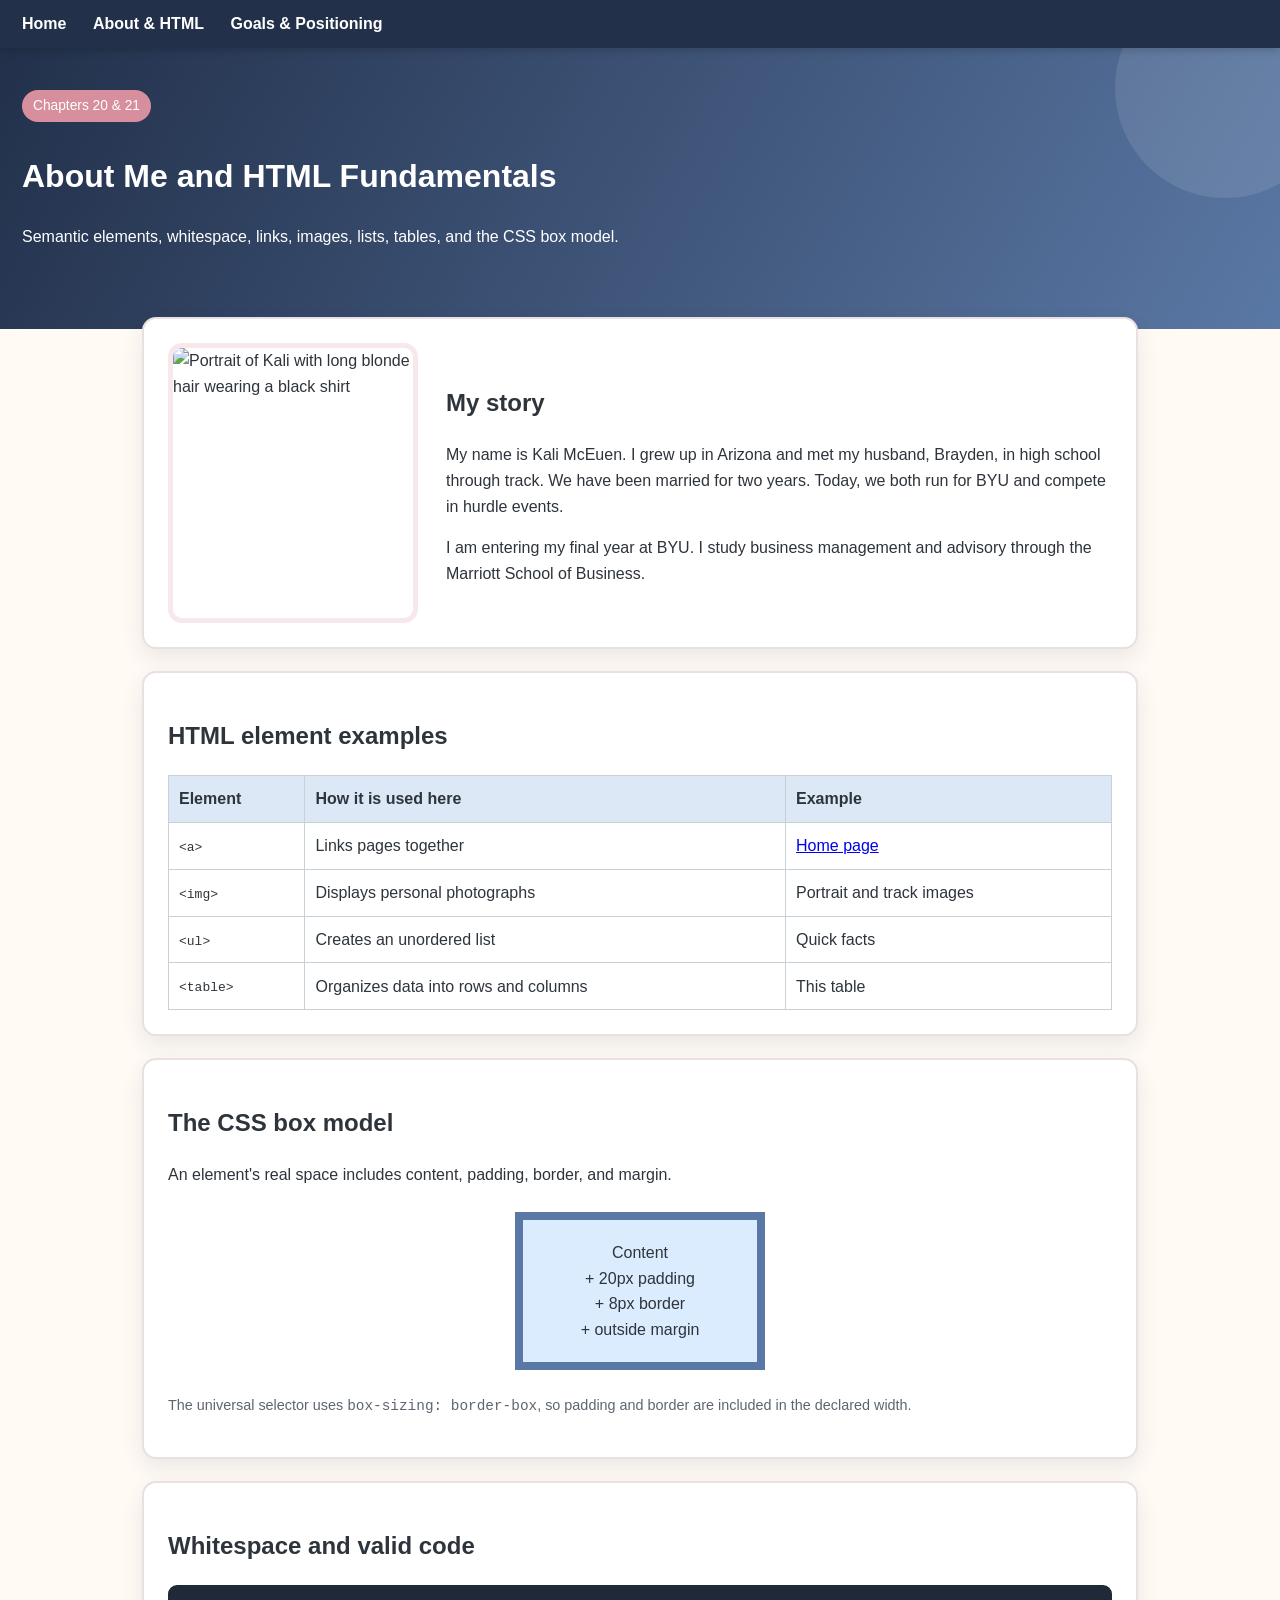
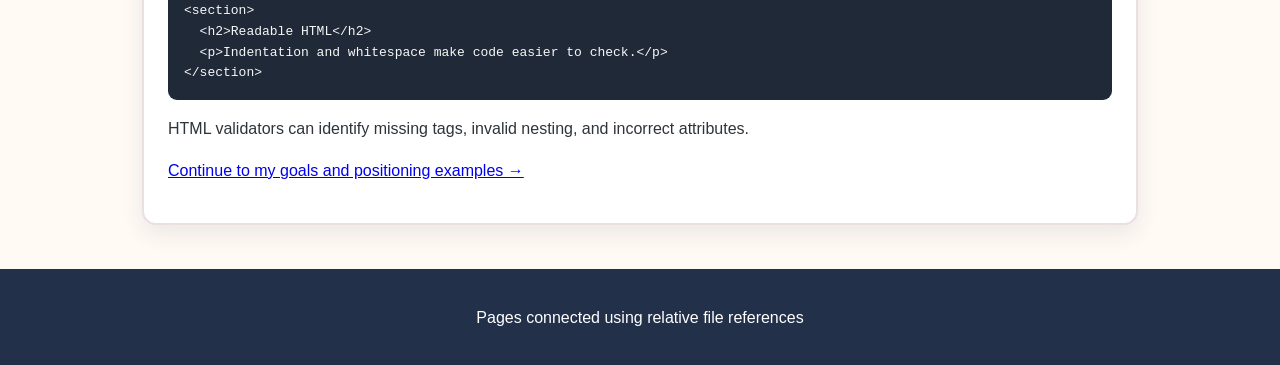
==== about.html @ a5ca730d "Add files via upload" ====
<!DOCTYPE html>
<html lang="en">
<head>
  <meta charset="UTF-8">
  <meta name="viewport" content="width=device-width, initial-scale=1.0">
  <title>Kali McEuen | About and HTML</title>
  <link rel="stylesheet" href="styles.css">
</head>
<body>
  <nav aria-label="Primary navigation">
    <a href="index.html">Home</a>
    <a href="about.html">About & HTML</a>
    <a href="goals.html">Goals & Positioning</a>
  </nav>

  <header>
    <span class="badge">Chapters 20 & 21</span>
    <h1>About Me and HTML Fundamentals</h1>
    <p>Semantic elements, whitespace, links, images, lists, tables, and the CSS box model.</p>
  </header>

  <main>
    <section class="card split-layout">
      <img class="profile-photo" src="assets/portrait.png" alt="Portrait of Kali with long blonde hair wearing a black shirt">
      <div class="hero-copy">
        <h2>My story</h2>
        <p>My name is Kali McEuen. I grew up in Arizona and met my husband, Brayden, in high school through track. We have been married for two years. Today, we both run for BYU and compete in hurdle events.</p>
        <p>I am entering my final year at BYU. I study business management and advisory through the Marriott School of Business.</p>
      </div>
    </section>

    <section class="card">
      <h2>HTML element examples</h2>
      <table>
        <thead>
          <tr><th>Element</th><th>How it is used here</th><th>Example</th></tr>
        </thead>
        <tbody>
          <tr><td><code>&lt;a&gt;</code></td><td>Links pages together</td><td><a href="index.html">Home page</a></td></tr>
          <tr><td><code>&lt;img&gt;</code></td><td>Displays personal photographs</td><td>Portrait and track images</td></tr>
          <tr><td><code>&lt;ul&gt;</code></td><td>Creates an unordered list</td><td>Quick facts</td></tr>
          <tr><td><code>&lt;table&gt;</code></td><td>Organizes data into rows and columns</td><td>This table</td></tr>
        </tbody>
      </table>
    </section>

    <section class="card">
      <h2>The CSS box model</h2>
      <p>An element's real space includes content, padding, border, and margin.</p>
      <div class="box-demo">
        Content<br>
        + 20px padding<br>
        + 8px border<br>
        + outside margin
      </div>
      <p class="small-note">The universal selector uses <code>box-sizing: border-box</code>, so padding and border are included in the declared width.</p>
    </section>

    <section class="card">
      <h2>Whitespace and valid code</h2>
      <pre><code>&lt;section&gt;
  &lt;h2&gt;Readable HTML&lt;/h2&gt;
  &lt;p&gt;Indentation and whitespace make code easier to check.&lt;/p&gt;
&lt;/section&gt;</code></pre>
      <p>HTML validators can identify missing tags, invalid nesting, and incorrect attributes.</p>
      <p><a href="goals.html">Continue to my goals and positioning examples &rarr;</a></p>
    </section>
  </main>

  <footer><p>Pages connected using relative file references</p></footer>
</body>
</html>
---- styles.css ----
:root {
  --navy: #22304a;
  --blue: #5a78a5;
  --pink: #d88f9d;
  --blush: #f7e9eb;
  --cream: #fffaf4;
  --green: #718775;
  --ink: #2e343b;
  --white: #ffffff;
}

* { box-sizing: border-box; }
html { scroll-behavior: smooth; }
body {
  margin: 0;
  font-family: Arial, Helvetica, sans-serif;
  color: var(--ink);
  background: var(--cream);
  line-height: 1.6;
}

nav {
  position: sticky;
  top: 0;
  z-index: 20;
  background: var(--navy);
  padding: 11px 22px;
  box-shadow: 0 2px 8px rgba(0,0,0,.18);
}
nav a {
  color: white;
  text-decoration: none;
  margin-right: 22px;
  font-weight: bold;
}
nav a:hover, nav a:focus { color: #ffd9df; }

header {
  background: linear-gradient(120deg, var(--navy), var(--blue));
  color: white;
  padding: 42px 22px 64px;
  position: relative;
  overflow: hidden;
}
header::after {
  content: "";
  position: absolute;
  width: 220px;
  height: 220px;
  border-radius: 50%;
  background: rgba(255,255,255,.10);
  right: -55px;
  top: -70px;
}

main {
  max-width: 1040px;
  margin: -34px auto 44px;
  padding: 0 22px;
  position: relative;
  z-index: 2;
}

.card {
  background: white;
  border: 2px solid #eadfe1;
  border-radius: 14px;
  padding: 24px;
  margin: 22px 0;
  box-shadow: 0 9px 22px rgba(34,48,74,.09);
}

.hero-layout, .split-layout {
  display: flex;
  align-items: center;
  gap: 28px;
  flex-wrap: wrap;
}
.hero-copy { flex: 1 1 430px; }
.hero-photo {
  width: 270px;
  height: 355px;
  object-fit: cover;
  border: 6px solid white;
  border-radius: 16px;
  box-shadow: 0 12px 28px rgba(0,0,0,.24);
}
.profile-photo {
  width: 250px;
  height: 280px;
  object-fit: cover;
  border-radius: 14px;
  border: 5px solid var(--blush);
}
.track-photo {
  width: 100%;
  max-height: 460px;
  object-fit: cover;
  border-radius: 12px;
  border: 4px solid #e4e9f0;
}

.grid {
  display: grid;
  grid-template-columns: repeat(auto-fit, minmax(220px, 1fr));
  gap: 18px;
}
.badge {
  display: inline-block;
  background: var(--pink);
  color: white;
  padding: 5px 11px;
  border-radius: 999px;
  font-size: .86rem;
  margin-bottom: 8px;
}
.goal-card {
  background: var(--blush);
  border-left: 7px solid var(--pink);
  padding: 18px;
  border-radius: 9px;
}

.box-demo {
  width: 250px;
  background: #dcecff;
  padding: 20px;
  border: 8px solid var(--blue);
  margin: 24px auto;
  text-align: center;
}
.position-stage {
  position: relative;
  min-height: 220px;
  background: #f2f6fb;
  border: 2px dashed var(--blue);
  padding: 24px;
  border-radius: 10px;
}
.absolute-note {
  position: absolute;
  right: 18px;
  bottom: 18px;
  background: var(--green);
  color: white;
  padding: 10px 14px;
  border-radius: 8px;
}

.float-photo {
  float: right;
  width: 210px;
  margin: 0 0 12px 20px;
  border-radius: 12px;
  border: 4px solid var(--blush);
}
.clearfix::after { content: ""; display: table; clear: both; }

table { width: 100%; border-collapse: collapse; margin-top: 14px; }
th, td { border: 1px solid #c8d0d8; padding: 10px; text-align: left; }
th { background: #dce8f6; }

form label { display: block; margin-top: 12px; font-weight: bold; }
input, select, textarea {
  width: 100%;
  padding: 10px;
  margin-top: 4px;
  border: 1px solid #9aa7b5;
  border-radius: 6px;
  font: inherit;
}
button {
  margin-top: 16px;
  background: var(--pink);
  color: white;
  border: 0;
  border-radius: 7px;
  padding: 11px 18px;
  font-weight: bold;
  cursor: pointer;
}

.highlight { color: #b15d70; font-weight: bold; }
.small-note { font-size: .9rem; color: #5d6670; }
pre { background: #202938; color: #f7f7f7; padding: 16px; border-radius: 9px; overflow-x: auto; }
footer { background: var(--navy); color: white; text-align: center; padding: 20px; }

@media (max-width: 650px) {
  nav a { display: inline-block; margin-bottom: 5px; }
  .hero-photo, .profile-photo { width: 100%; height: auto; }
  .float-photo { float: none; width: 100%; margin: 0 0 16px; }
}
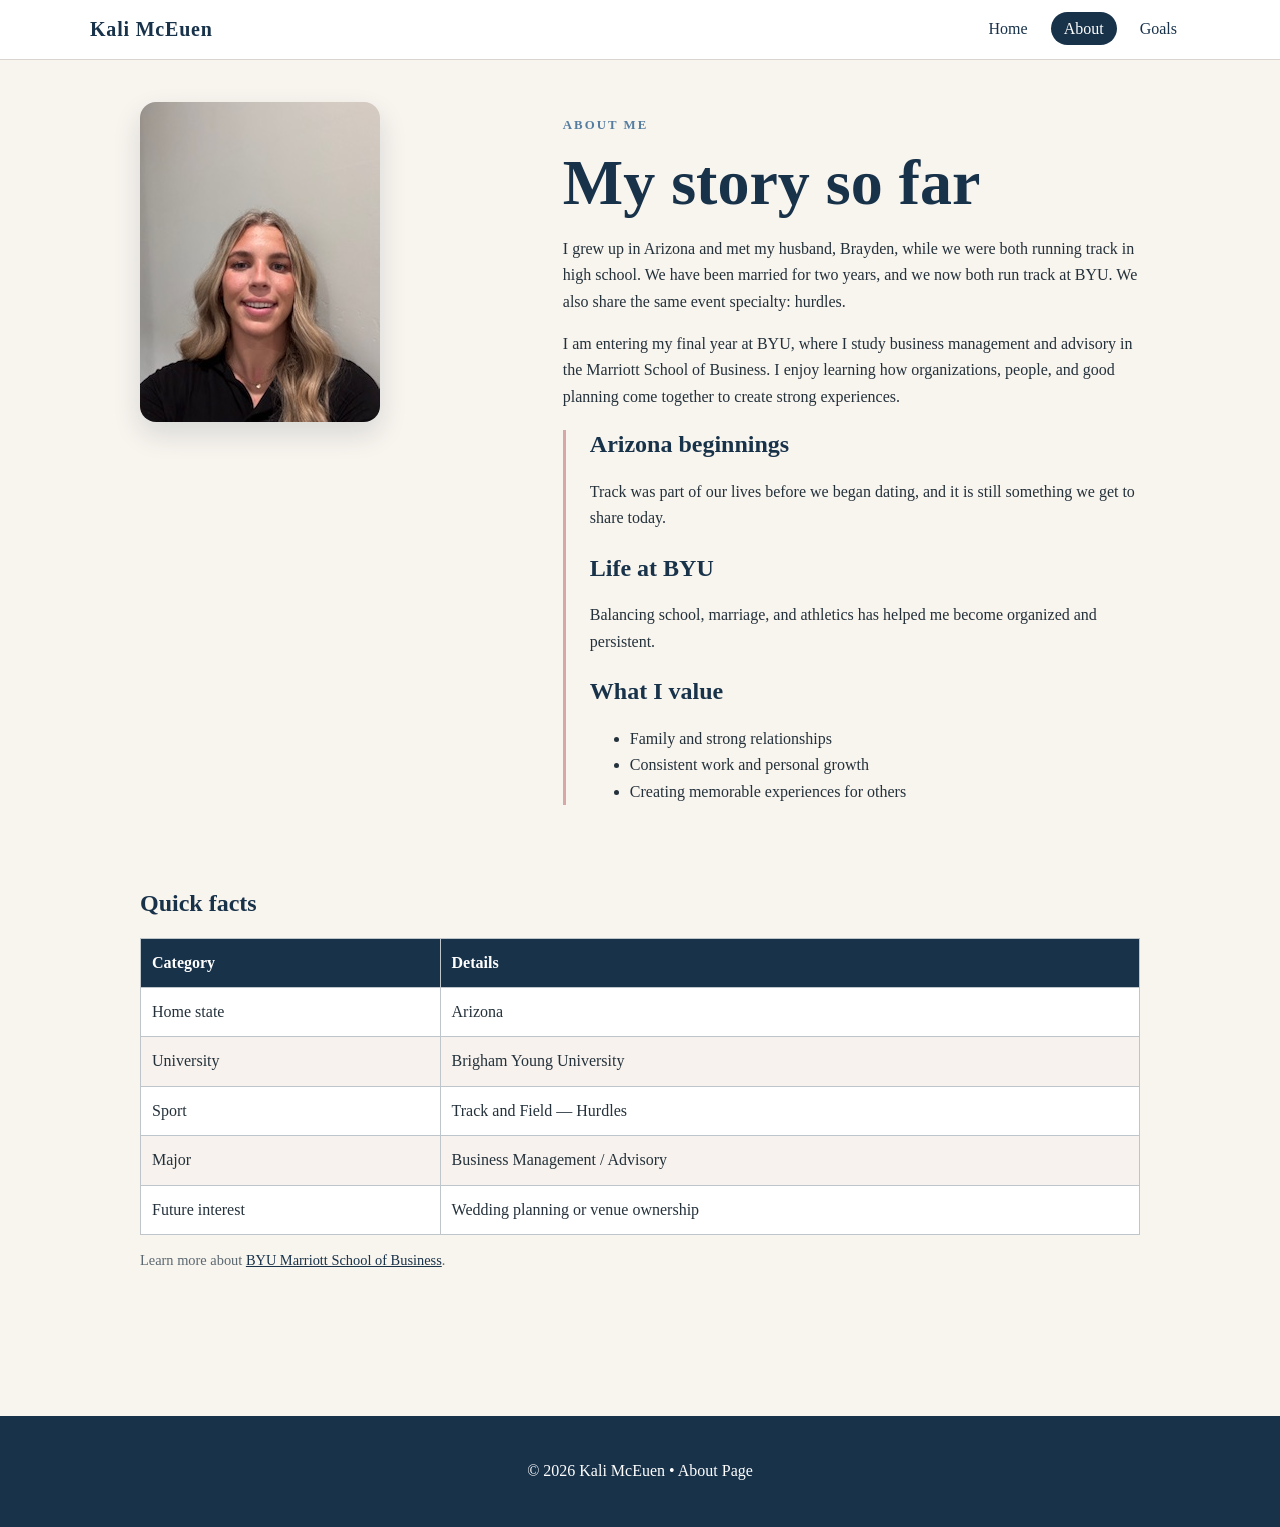
==== commit 7ebdbe5c: "Add files via upload" ====
--- a/about.html
+++ b/about.html
@@ -3,70 +3,72 @@
 <head>
   <meta charset="UTF-8">
   <meta name="viewport" content="width=device-width, initial-scale=1.0">
-  <title>Kali McEuen | About and HTML</title>
+  <meta name="description" content="About Kali McEuen, her family, education, and track background.">
+  <title>Kali McEuen | About</title>
   <link rel="stylesheet" href="styles.css">
 </head>
 <body>
-  <nav aria-label="Primary navigation">
-    <a href="index.html">Home</a>
-    <a href="about.html">About & HTML</a>
-    <a href="goals.html">Goals & Positioning</a>
-  </nav>
-
-  <header>
-    <span class="badge">Chapters 20 & 21</span>
-    <h1>About Me and HTML Fundamentals</h1>
-    <p>Semantic elements, whitespace, links, images, lists, tables, and the CSS box model.</p>
+  <header class="site-header">
+    <div class="nav-wrap">
+      <a class="brand" href="index.html">Kali McEuen</a>
+      <nav aria-label="Main navigation">
+        <ul>
+          <li><a href="index.html">Home</a></li>
+          <li><a class="active" href="about.html">About</a></li>
+          <li><a href="goals.html">Goals</a></li>
+        </ul>
+      </nav>
+    </div>
   </header>
 
-  <main>
-    <section class="card split-layout">
-      <img class="profile-photo" src="assets/portrait.png" alt="Portrait of Kali with long blonde hair wearing a black shirt">
-      <div class="hero-copy">
-        <h2>My story</h2>
-        <p>My name is Kali McEuen. I grew up in Arizona and met my husband, Brayden, in high school through track. We have been married for two years. Today, we both run for BYU and compete in hurdle events.</p>
-        <p>I am entering my final year at BYU. I study business management and advisory through the Marriott School of Business.</p>
-      </div>
-    </section>
+  <main class="container section">
+    <div class="two-column">
+      <img class="profile-photo" src="headshot.png" alt="Portrait of Kali McEuen">
+      <section>
+        <p class="eyebrow">About Me</p>
+        <h1>My story so far</h1>
+        <p>I grew up in Arizona and met my husband, Brayden, while we were both running track in high school. We have been married for two years, and we now both run track at BYU. We also share the same event specialty: hurdles.</p>
+        <p>I am entering my final year at BYU, where I study business management and advisory in the Marriott School of Business. I enjoy learning how organizations, people, and good planning come together to create strong experiences.</p>
 
-    <section class="card">
-      <h2>HTML element examples</h2>
-      <table>
+        <div class="timeline">
+          <article>
+            <h2>Arizona beginnings</h2>
+            <p>Track was part of our lives before we began dating, and it is still something we get to share today.</p>
+          </article>
+          <article>
+            <h2>Life at BYU</h2>
+            <p>Balancing school, marriage, and athletics has helped me become organized and persistent.</p>
+          </article>
+          <article>
+            <h2>What I value</h2>
+            <ul>
+              <li>Family and strong relationships</li>
+              <li>Consistent work and personal growth</li>
+              <li>Creating memorable experiences for others</li>
+            </ul>
+          </article>
+        </div>
+      </section>
+    </div>
+
+    <section class="section">
+      <h2>Quick facts</h2>
+      <table class="data-table">
         <thead>
-          <tr><th>Element</th><th>How it is used here</th><th>Example</th></tr>
+          <tr><th>Category</th><th>Details</th></tr>
         </thead>
         <tbody>
-          <tr><td><code>&lt;a&gt;</code></td><td>Links pages together</td><td><a href="index.html">Home page</a></td></tr>
-          <tr><td><code>&lt;img&gt;</code></td><td>Displays personal photographs</td><td>Portrait and track images</td></tr>
-          <tr><td><code>&lt;ul&gt;</code></td><td>Creates an unordered list</td><td>Quick facts</td></tr>
-          <tr><td><code>&lt;table&gt;</code></td><td>Organizes data into rows and columns</td><td>This table</td></tr>
+          <tr><td>Home state</td><td>Arizona</td></tr>
+          <tr><td>University</td><td>Brigham Young University</td></tr>
+          <tr><td>Sport</td><td>Track and Field — Hurdles</td></tr>
+          <tr><td>Major</td><td>Business Management / Advisory</td></tr>
+          <tr><td>Future interest</td><td>Wedding planning or venue ownership</td></tr>
         </tbody>
       </table>
-    </section>
-
-    <section class="card">
-      <h2>The CSS box model</h2>
-      <p>An element's real space includes content, padding, border, and margin.</p>
-      <div class="box-demo">
-        Content<br>
-        + 20px padding<br>
-        + 8px border<br>
-        + outside margin
-      </div>
-      <p class="small-note">The universal selector uses <code>box-sizing: border-box</code>, so padding and border are included in the declared width.</p>
-    </section>
-
-    <section class="card">
-      <h2>Whitespace and valid code</h2>
-      <pre><code>&lt;section&gt;
-  &lt;h2&gt;Readable HTML&lt;/h2&gt;
-  &lt;p&gt;Indentation and whitespace make code easier to check.&lt;/p&gt;
-&lt;/section&gt;</code></pre>
-      <p>HTML validators can identify missing tags, invalid nesting, and incorrect attributes.</p>
-      <p><a href="goals.html">Continue to my goals and positioning examples &rarr;</a></p>
+      <p class="small-note">Learn more about <a href="https://marriott.byu.edu/" target="_blank" rel="noopener">BYU Marriott School of Business</a>.</p>
     </section>
   </main>
 
-  <footer><p>Pages connected using relative file references</p></footer>
+  <footer><p>&copy; 2026 Kali McEuen • About Page</p></footer>
 </body>
 </html>
--- a/styles.css
+++ b/styles.css
@@ -1,192 +1,155 @@
 :root {
-  --navy: #22304a;
-  --blue: #5a78a5;
-  --pink: #d88f9d;
-  --blush: #f7e9eb;
-  --cream: #fffaf4;
-  --green: #718775;
-  --ink: #2e343b;
+  --navy: #18324a;
+  --blue: #557da0;
+  --cream: #f8f4ee;
+  --rose: #d7a8a8;
+  --ink: #24313b;
   --white: #ffffff;
+  --shadow: 0 12px 28px rgba(24, 50, 74, 0.14);
 }
 
 * { box-sizing: border-box; }
 html { scroll-behavior: smooth; }
 body {
   margin: 0;
-  font-family: Arial, Helvetica, sans-serif;
+  font-family: Georgia, "Times New Roman", serif;
   color: var(--ink);
   background: var(--cream);
-  line-height: 1.6;
+  line-height: 1.65;
+}
+img { max-width: 100%; display: block; }
+a { color: var(--navy); }
+
+.site-header {
+  position: sticky;
+  top: 0;
+  z-index: 10;
+  background: rgba(255,255,255,.96);
+  border-bottom: 1px solid #d9d4ce;
+}
+.nav-wrap {
+  width: min(1100px, 92%);
+  margin: 0 auto;
+  display: flex;
+  align-items: center;
+  justify-content: space-between;
+  padding: 13px 0;
+}
+.brand {
+  font-size: 1.25rem;
+  font-weight: 700;
+  letter-spacing: .04em;
+  text-decoration: none;
+}
+nav ul {
+  list-style: none;
+  display: flex;
+  gap: 10px;
+  padding: 0;
+  margin: 0;
+}
+nav a {
+  text-decoration: none;
+  padding: 8px 13px;
+  border-radius: 999px;
+}
+nav a:hover, nav a.active { background: var(--navy); color: var(--white); }
+
+.hero {
+  width: min(1100px, 92%);
+  margin: 46px auto 30px;
+  display: grid;
+  grid-template-columns: 1.15fr .85fr;
+  gap: 34px;
+  align-items: center;
+}
+.hero-copy { padding: 26px; }
+.eyebrow { text-transform: uppercase; letter-spacing: .16em; font-size: .8rem; color: var(--blue); font-weight: 700; }
+h1 { font-size: clamp(2.4rem, 5vw, 4.5rem); line-height: 1.05; color: var(--navy); margin: 10px 0 20px; }
+h2 { color: var(--navy); line-height: 1.2; }
+.hero-photo {
+  border: 10px solid var(--white);
+  box-shadow: var(--shadow);
+  transform: rotate(1deg);
+  max-height: 610px;
+  width: 100%;
+  object-fit: cover;
+}
+.button {
+  display: inline-block;
+  background: var(--navy);
+  color: var(--white);
+  text-decoration: none;
+  padding: 11px 20px;
+  border-radius: 8px;
+  margin-right: 8px;
+  border: 2px solid var(--navy);
+}
+.button.secondary { background: transparent; color: var(--navy); }
+.button:hover { transform: translateY(-2px); }
+
+.container { width: min(1000px, 92%); margin: 0 auto; }
+.section { padding: 42px 0; }
+.cards { display: grid; grid-template-columns: repeat(3, 1fr); gap: 20px; }
+.card {
+  background: var(--white);
+  border: 2px solid #e6ddd5;
+  padding: 24px;
+  margin: 8px 0;
+  box-shadow: var(--shadow);
+  border-radius: 14px;
+}
+.card h3 { margin-top: 0; color: var(--navy); }
+.callout {
+  position: relative;
+  background: #f0e3df;
+  border-left: 7px solid var(--rose);
+  padding: 24px 28px;
+  margin: 28px 0;
+}
+.callout .badge {
+  position: absolute;
+  right: 18px;
+  top: -14px;
+  background: var(--navy);
+  color: white;
+  padding: 5px 12px;
+  border-radius: 999px;
+  font-size: .78rem;
 }
 
-nav {
-  position: sticky;
-  top: 0;
-  z-index: 20;
-  background: var(--navy);
-  padding: 11px 22px;
-  box-shadow: 0 2px 8px rgba(0,0,0,.18);
-}
-nav a {
-  color: white;
-  text-decoration: none;
-  margin-right: 22px;
-  font-weight: bold;
-}
-nav a:hover, nav a:focus { color: #ffd9df; }
+.two-column { display: grid; grid-template-columns: .8fr 1.2fr; gap: 38px; align-items: start; }
+.profile-photo { border-radius: 16px; box-shadow: var(--shadow); }
+.timeline { border-left: 3px solid var(--rose); padding-left: 24px; }
+.timeline article { margin-bottom: 22px; }
 
-header {
-  background: linear-gradient(120deg, var(--navy), var(--blue));
-  color: white;
-  padding: 42px 22px 64px;
-  position: relative;
-  overflow: hidden;
-}
-header::after {
-  content: "";
-  position: absolute;
-  width: 220px;
-  height: 220px;
-  border-radius: 50%;
-  background: rgba(255,255,255,.10);
-  right: -55px;
-  top: -70px;
-}
+.data-table { width: 100%; border-collapse: collapse; background: white; }
+.data-table th, .data-table td { border: 1px solid #bfc6cb; padding: 11px; text-align: left; }
+.data-table th { background: var(--navy); color: white; }
+.data-table tr:nth-child(even) { background: #f7f2ed; }
 
-main {
-  max-width: 1040px;
-  margin: -34px auto 44px;
-  padding: 0 22px;
-  position: relative;
-  z-index: 2;
-}
-
-.card {
-  background: white;
-  border: 2px solid #eadfe1;
-  border-radius: 14px;
-  padding: 24px;
-  margin: 22px 0;
-  box-shadow: 0 9px 22px rgba(34,48,74,.09);
-}
-
-.hero-layout, .split-layout {
-  display: flex;
-  align-items: center;
-  gap: 28px;
-  flex-wrap: wrap;
-}
-.hero-copy { flex: 1 1 430px; }
-.hero-photo {
-  width: 270px;
-  height: 355px;
-  object-fit: cover;
-  border: 6px solid white;
-  border-radius: 16px;
-  box-shadow: 0 12px 28px rgba(0,0,0,.24);
-}
-.profile-photo {
-  width: 250px;
-  height: 280px;
-  object-fit: cover;
-  border-radius: 14px;
-  border: 5px solid var(--blush);
-}
-.track-photo {
-  width: 100%;
-  max-height: 460px;
-  object-fit: cover;
-  border-radius: 12px;
-  border: 4px solid #e4e9f0;
-}
-
-.grid {
-  display: grid;
-  grid-template-columns: repeat(auto-fit, minmax(220px, 1fr));
-  gap: 18px;
-}
-.badge {
-  display: inline-block;
-  background: var(--pink);
-  color: white;
-  padding: 5px 11px;
-  border-radius: 999px;
-  font-size: .86rem;
-  margin-bottom: 8px;
-}
-.goal-card {
-  background: var(--blush);
-  border-left: 7px solid var(--pink);
-  padding: 18px;
-  border-radius: 9px;
-}
-
-.box-demo {
-  width: 250px;
-  background: #dcecff;
-  padding: 20px;
-  border: 8px solid var(--blue);
-  margin: 24px auto;
-  text-align: center;
-}
-.position-stage {
-  position: relative;
-  min-height: 220px;
-  background: #f2f6fb;
-  border: 2px dashed var(--blue);
-  padding: 24px;
-  border-radius: 10px;
-}
-.absolute-note {
-  position: absolute;
-  right: 18px;
-  bottom: 18px;
-  background: var(--green);
-  color: white;
-  padding: 10px 14px;
-  border-radius: 8px;
-}
-
-.float-photo {
-  float: right;
-  width: 210px;
-  margin: 0 0 12px 20px;
-  border-radius: 12px;
-  border: 4px solid var(--blush);
-}
-.clearfix::after { content: ""; display: table; clear: both; }
-
-table { width: 100%; border-collapse: collapse; margin-top: 14px; }
-th, td { border: 1px solid #c8d0d8; padding: 10px; text-align: left; }
-th { background: #dce8f6; }
-
-form label { display: block; margin-top: 12px; font-weight: bold; }
-input, select, textarea {
+.goal-grid { display: grid; grid-template-columns: 1fr 1fr; gap: 28px; align-items: center; }
+.goal-photo { height: 390px; width: 100%; object-fit: cover; border-radius: 16px; box-shadow: var(--shadow); }
+form { background: white; padding: 25px; border: 2px solid #e6ddd5; border-radius: 14px; }
+label { display: block; font-weight: 700; margin-top: 12px; }
+input, textarea, select {
   width: 100%;
   padding: 10px;
-  margin-top: 4px;
-  border: 1px solid #9aa7b5;
+  margin-top: 5px;
+  border: 1px solid #9ca9b2;
   border-radius: 6px;
   font: inherit;
 }
-button {
-  margin-top: 16px;
-  background: var(--pink);
-  color: white;
-  border: 0;
-  border-radius: 7px;
-  padding: 11px 18px;
-  font-weight: bold;
-  cursor: pointer;
+button { margin-top: 14px; background: var(--navy); color: white; border: 0; padding: 11px 18px; border-radius: 7px; }
+
+footer { margin-top: 45px; background: var(--navy); color: white; text-align: center; padding: 26px; }
+.small-note { font-size: .9rem; color: #5b6870; }
+
+/* Cascade example: this class overrides the earlier general paragraph color. */
+.highlight-text { color: #7c3f4c; font-weight: 700; }
+
+@media (max-width: 760px) {
+  .hero, .two-column, .goal-grid, .cards { grid-template-columns: 1fr; }
+  .nav-wrap { flex-direction: column; gap: 8px; }
+  nav ul { flex-wrap: wrap; justify-content: center; }
 }
-
-.highlight { color: #b15d70; font-weight: bold; }
-.small-note { font-size: .9rem; color: #5d6670; }
-pre { background: #202938; color: #f7f7f7; padding: 16px; border-radius: 9px; overflow-x: auto; }
-footer { background: var(--navy); color: white; text-align: center; padding: 20px; }
-
-@media (max-width: 650px) {
-  nav a { display: inline-block; margin-bottom: 5px; }
-  .hero-photo, .profile-photo { width: 100%; height: auto; }
-  .float-photo { float: none; width: 100%; margin: 0 0 16px; }
-}
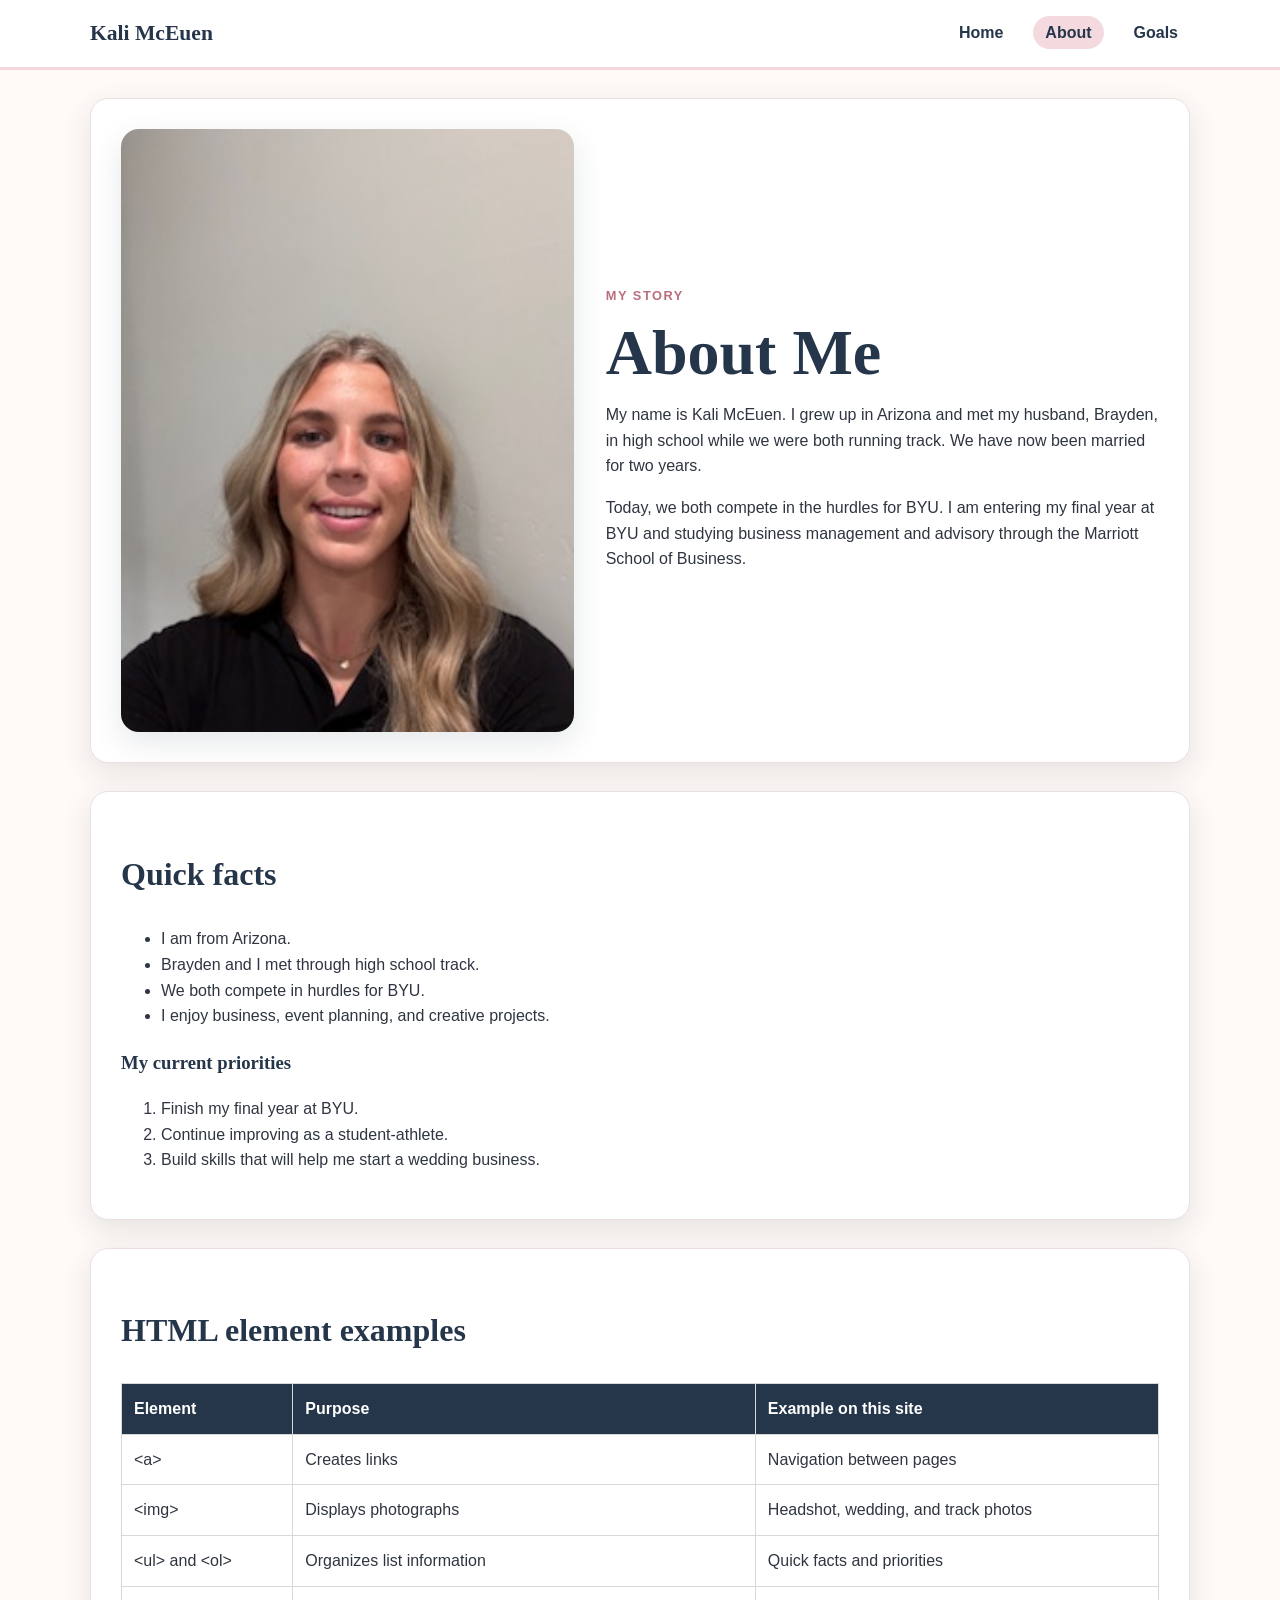
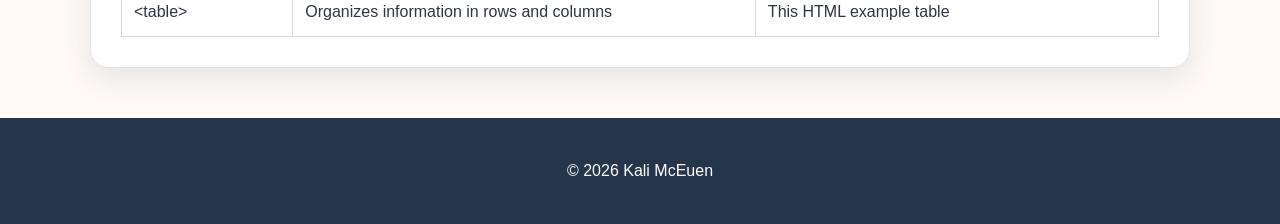
==== commit f8a6755b: "Add files via upload" ====
--- a/about.html
+++ b/about.html
@@ -3,14 +3,13 @@
 <head>
   <meta charset="UTF-8">
   <meta name="viewport" content="width=device-width, initial-scale=1.0">
-  <meta name="description" content="About Kali McEuen, her family, education, and track background.">
   <title>Kali McEuen | About</title>
   <link rel="stylesheet" href="styles.css">
 </head>
 <body>
-  <header class="site-header">
+  <header>
     <div class="nav-wrap">
-      <a class="brand" href="index.html">Kali McEuen</a>
+      <a class="logo" href="index.html">Kali McEuen</a>
       <nav aria-label="Main navigation">
         <ul>
           <li><a href="index.html">Home</a></li>
@@ -21,54 +20,72 @@
     </div>
   </header>
 
-  <main class="container section">
-    <div class="two-column">
-      <img class="profile-photo" src="headshot.png" alt="Portrait of Kali McEuen">
-      <section>
-        <p class="eyebrow">About Me</p>
-        <h1>My story so far</h1>
-        <p>I grew up in Arizona and met my husband, Brayden, while we were both running track in high school. We have been married for two years, and we now both run track at BYU. We also share the same event specialty: hurdles.</p>
-        <p>I am entering my final year at BYU, where I study business management and advisory in the Marriott School of Business. I enjoy learning how organizations, people, and good planning come together to create strong experiences.</p>
-
-        <div class="timeline">
-          <article>
-            <h2>Arizona beginnings</h2>
-            <p>Track was part of our lives before we began dating, and it is still something we get to share today.</p>
-          </article>
-          <article>
-            <h2>Life at BYU</h2>
-            <p>Balancing school, marriage, and athletics has helped me become organized and persistent.</p>
-          </article>
-          <article>
-            <h2>What I value</h2>
-            <ul>
-              <li>Family and strong relationships</li>
-              <li>Consistent work and personal growth</li>
-              <li>Creating memorable experiences for others</li>
-            </ul>
-          </article>
-        </div>
-      </section>
-    </div>
+  <main>
+    <section class="section two-column">
+      <img class="feature-image" src="headshot.png" alt="Portrait of Kali McEuen">
+      <div>
+        <p class="eyebrow">My story</p>
+        <h1>About Me</h1>
+        <p>My name is Kali McEuen. I grew up in Arizona and met my husband, Brayden, in high school while we were both running track. We have now been married for two years.</p>
+        <p>Today, we both compete in the hurdles for BYU. I am entering my final year at BYU and studying business management and advisory through the Marriott School of Business.</p>
+      </div>
+    </section>
 
     <section class="section">
       <h2>Quick facts</h2>
-      <table class="data-table">
+      <ul>
+        <li>I am from Arizona.</li>
+        <li>Brayden and I met through high school track.</li>
+        <li>We both compete in hurdles for BYU.</li>
+        <li>I enjoy business, event planning, and creative projects.</li>
+      </ul>
+
+      <h3>My current priorities</h3>
+      <ol>
+        <li>Finish my final year at BYU.</li>
+        <li>Continue improving as a student-athlete.</li>
+        <li>Build skills that will help me start a wedding business.</li>
+      </ol>
+    </section>
+
+    <section class="section">
+      <h2>HTML element examples</h2>
+      <table>
         <thead>
-          <tr><th>Category</th><th>Details</th></tr>
+          <tr>
+            <th>Element</th>
+            <th>Purpose</th>
+            <th>Example on this site</th>
+          </tr>
         </thead>
         <tbody>
-          <tr><td>Home state</td><td>Arizona</td></tr>
-          <tr><td>University</td><td>Brigham Young University</td></tr>
-          <tr><td>Sport</td><td>Track and Field — Hurdles</td></tr>
-          <tr><td>Major</td><td>Business Management / Advisory</td></tr>
-          <tr><td>Future interest</td><td>Wedding planning or venue ownership</td></tr>
+          <tr>
+            <td>&lt;a&gt;</td>
+            <td>Creates links</td>
+            <td>Navigation between pages</td>
+          </tr>
+          <tr>
+            <td>&lt;img&gt;</td>
+            <td>Displays photographs</td>
+            <td>Headshot, wedding, and track photos</td>
+          </tr>
+          <tr>
+            <td>&lt;ul&gt; and &lt;ol&gt;</td>
+            <td>Organizes list information</td>
+            <td>Quick facts and priorities</td>
+          </tr>
+          <tr>
+            <td>&lt;table&gt;</td>
+            <td>Organizes information in rows and columns</td>
+            <td>This HTML example table</td>
+          </tr>
         </tbody>
       </table>
-      <p class="small-note">Learn more about <a href="https://marriott.byu.edu/" target="_blank" rel="noopener">BYU Marriott School of Business</a>.</p>
     </section>
   </main>
 
-  <footer><p>&copy; 2026 Kali McEuen • About Page</p></footer>
+  <footer>
+    <p>&copy; 2026 Kali McEuen</p>
+  </footer>
 </body>
 </html>
--- a/styles.css
+++ b/styles.css
@@ -1,155 +1,295 @@
 :root {
-  --navy: #18324a;
-  --blue: #557da0;
-  --cream: #f8f4ee;
-  --rose: #d7a8a8;
-  --ink: #24313b;
+  --cream: #fffaf7;
+  --blush: #f4d9df;
+  --rose: #b96f7d;
+  --navy: #26364a;
+  --sage: #dfe8df;
   --white: #ffffff;
-  --shadow: 0 12px 28px rgba(24, 50, 74, 0.14);
-}
-
-* { box-sizing: border-box; }
-html { scroll-behavior: smooth; }
+  --shadow: 0 10px 30px rgba(38, 54, 74, 0.12);
+}
+
+* {
+  box-sizing: border-box;
+}
+
+html {
+  scroll-behavior: smooth;
+}
+
 body {
   margin: 0;
-  font-family: Georgia, "Times New Roman", serif;
-  color: var(--ink);
+  font-family: Arial, Helvetica, sans-serif;
+  line-height: 1.6;
   background: var(--cream);
-  line-height: 1.65;
-}
-img { max-width: 100%; display: block; }
-a { color: var(--navy); }
-
-.site-header {
+  color: #2f3540;
+}
+
+header {
+  background: var(--white);
+  border-bottom: 3px solid var(--blush);
   position: sticky;
   top: 0;
   z-index: 10;
-  background: rgba(255,255,255,.96);
-  border-bottom: 1px solid #d9d4ce;
-}
+}
+
 .nav-wrap {
   width: min(1100px, 92%);
   margin: 0 auto;
   display: flex;
   align-items: center;
   justify-content: space-between;
-  padding: 13px 0;
-}
-.brand {
-  font-size: 1.25rem;
-  font-weight: 700;
-  letter-spacing: .04em;
+  gap: 20px;
+  padding: 16px 0;
+}
+
+.logo {
+  font-family: Georgia, 'Times New Roman', serif;
+  font-size: 1.35rem;
+  color: var(--navy);
   text-decoration: none;
-}
+  font-weight: bold;
+}
+
 nav ul {
   list-style: none;
   display: flex;
-  gap: 10px;
+  gap: 18px;
   padding: 0;
   margin: 0;
 }
+
 nav a {
+  color: var(--navy);
   text-decoration: none;
-  padding: 8px 13px;
-  border-radius: 999px;
-}
-nav a:hover, nav a.active { background: var(--navy); color: var(--white); }
+  font-weight: 700;
+  padding: 8px 12px;
+  border-radius: 20px;
+}
+
+nav a:hover,
+nav a.active {
+  background: var(--blush);
+}
 
 .hero {
   width: min(1100px, 92%);
-  margin: 46px auto 30px;
-  display: grid;
-  grid-template-columns: 1.15fr .85fr;
+  margin: 40px auto;
+  display: grid;
+  grid-template-columns: 1.05fr 0.95fr;
   gap: 34px;
   align-items: center;
 }
-.hero-copy { padding: 26px; }
-.eyebrow { text-transform: uppercase; letter-spacing: .16em; font-size: .8rem; color: var(--blue); font-weight: 700; }
-h1 { font-size: clamp(2.4rem, 5vw, 4.5rem); line-height: 1.05; color: var(--navy); margin: 10px 0 20px; }
-h2 { color: var(--navy); line-height: 1.2; }
-.hero-photo {
-  border: 10px solid var(--white);
+
+.hero img,
+.feature-image {
+  width: 100%;
+  display: block;
+  border-radius: 18px;
   box-shadow: var(--shadow);
-  transform: rotate(1deg);
-  max-height: 610px;
-  width: 100%;
-  object-fit: cover;
-}
+}
+
+.hero-copy {
+  background: var(--white);
+  padding: 34px;
+  border: 1px solid #eadfe2;
+  border-radius: 18px;
+  box-shadow: var(--shadow);
+}
+
+.eyebrow {
+  text-transform: uppercase;
+  letter-spacing: 0.12em;
+  font-size: 0.8rem;
+  color: var(--rose);
+  font-weight: 700;
+}
+
+h1,
+h2,
+h3 {
+  font-family: Georgia, 'Times New Roman', serif;
+  color: var(--navy);
+}
+
+h1 {
+  font-size: clamp(2.2rem, 5vw, 4rem);
+  line-height: 1.05;
+  margin: 10px 0 16px;
+}
+
+h2 {
+  font-size: 2rem;
+}
+
 .button {
   display: inline-block;
+  background: var(--rose);
+  color: white;
+  text-decoration: none;
+  padding: 12px 20px;
+  border-radius: 999px;
+  font-weight: 700;
+  margin-top: 8px;
+}
+
+.button:hover {
+  background: #9d5967;
+}
+
+main {
+  width: min(1100px, 92%);
+  margin: 0 auto 50px;
+}
+
+.section {
+  background: var(--white);
+  margin: 28px 0;
+  padding: 30px;
+  border-radius: 18px;
+  border: 1px solid #eadfe2;
+  box-shadow: var(--shadow);
+}
+
+.two-column {
+  display: grid;
+  grid-template-columns: 0.9fr 1.1fr;
+  gap: 32px;
+  align-items: center;
+}
+
+.cards {
+  display: grid;
+  grid-template-columns: repeat(3, 1fr);
+  gap: 20px;
+}
+
+.card {
+  background: #fff;
+  border: 2px solid var(--sage);
+  padding: 22px;
+  border-radius: 14px;
+  position: relative;
+}
+
+.card::after {
+  content: '';
+  position: absolute;
+  top: 10px;
+  right: 10px;
+  width: 14px;
+  height: 14px;
+  border-radius: 50%;
+  background: var(--blush);
+}
+
+blockquote {
+  margin: 24px 0;
+  padding: 18px 24px;
+  border-left: 6px solid var(--rose);
+  background: #fff5f7;
+  font-family: Georgia, 'Times New Roman', serif;
+  font-size: 1.15rem;
+}
+
+table {
+  width: 100%;
+  border-collapse: collapse;
+  margin-top: 15px;
+}
+
+th,
+td {
+  border: 1px solid #d8d8d8;
+  padding: 12px;
+  text-align: left;
+}
+
+th {
   background: var(--navy);
-  color: var(--white);
-  text-decoration: none;
-  padding: 11px 20px;
+  color: white;
+}
+
+form {
+  display: grid;
+  gap: 14px;
+}
+
+label {
+  font-weight: 700;
+}
+
+input,
+textarea,
+select {
+  width: 100%;
+  padding: 12px;
+  border: 1px solid #cfcfcf;
   border-radius: 8px;
-  margin-right: 8px;
-  border: 2px solid var(--navy);
-}
-.button.secondary { background: transparent; color: var(--navy); }
-.button:hover { transform: translateY(-2px); }
-
-.container { width: min(1000px, 92%); margin: 0 auto; }
-.section { padding: 42px 0; }
-.cards { display: grid; grid-template-columns: repeat(3, 1fr); gap: 20px; }
-.card {
-  background: var(--white);
-  border: 2px solid #e6ddd5;
+  font: inherit;
+}
+
+textarea {
+  min-height: 120px;
+}
+
+button {
+  width: fit-content;
+  border: 0;
+  background: var(--rose);
+  color: white;
+  font-weight: 700;
+  padding: 12px 20px;
+  border-radius: 999px;
+  cursor: pointer;
+}
+
+.box-model-demo {
+  background: var(--sage);
+  border: 8px solid var(--blush);
   padding: 24px;
-  margin: 8px 0;
-  box-shadow: var(--shadow);
-  border-radius: 14px;
-}
-.card h3 { margin-top: 0; color: var(--navy); }
-.callout {
+  margin: 24px 0;
+}
+
+.position-demo {
   position: relative;
-  background: #f0e3df;
-  border-left: 7px solid var(--rose);
-  padding: 24px 28px;
-  margin: 28px 0;
-}
-.callout .badge {
+  min-height: 180px;
+  background: #f8f3ee;
+  border: 2px dashed var(--rose);
+  border-radius: 12px;
+  padding: 18px;
+}
+
+.position-demo .badge {
   position: absolute;
   right: 18px;
-  top: -14px;
+  bottom: 18px;
   background: var(--navy);
   color: white;
-  padding: 5px 12px;
-  border-radius: 999px;
-  font-size: .78rem;
-}
-
-.two-column { display: grid; grid-template-columns: .8fr 1.2fr; gap: 38px; align-items: start; }
-.profile-photo { border-radius: 16px; box-shadow: var(--shadow); }
-.timeline { border-left: 3px solid var(--rose); padding-left: 24px; }
-.timeline article { margin-bottom: 22px; }
-
-.data-table { width: 100%; border-collapse: collapse; background: white; }
-.data-table th, .data-table td { border: 1px solid #bfc6cb; padding: 11px; text-align: left; }
-.data-table th { background: var(--navy); color: white; }
-.data-table tr:nth-child(even) { background: #f7f2ed; }
-
-.goal-grid { display: grid; grid-template-columns: 1fr 1fr; gap: 28px; align-items: center; }
-.goal-photo { height: 390px; width: 100%; object-fit: cover; border-radius: 16px; box-shadow: var(--shadow); }
-form { background: white; padding: 25px; border: 2px solid #e6ddd5; border-radius: 14px; }
-label { display: block; font-weight: 700; margin-top: 12px; }
-input, textarea, select {
-  width: 100%;
-  padding: 10px;
-  margin-top: 5px;
-  border: 1px solid #9ca9b2;
-  border-radius: 6px;
-  font: inherit;
-}
-button { margin-top: 14px; background: var(--navy); color: white; border: 0; padding: 11px 18px; border-radius: 7px; }
-
-footer { margin-top: 45px; background: var(--navy); color: white; text-align: center; padding: 26px; }
-.small-note { font-size: .9rem; color: #5b6870; }
-
-/* Cascade example: this class overrides the earlier general paragraph color. */
-.highlight-text { color: #7c3f4c; font-weight: 700; }
-
-@media (max-width: 760px) {
-  .hero, .two-column, .goal-grid, .cards { grid-template-columns: 1fr; }
-  .nav-wrap { flex-direction: column; gap: 8px; }
-  nav ul { flex-wrap: wrap; justify-content: center; }
-}
+  padding: 10px 14px;
+  border-radius: 8px;
+}
+
+footer {
+  background: var(--navy);
+  color: white;
+  text-align: center;
+  padding: 24px;
+}
+
+.small-note {
+  font-size: 0.9rem;
+  color: #6a6a6a;
+}
+
+@media (max-width: 780px) {
+  .nav-wrap,
+  nav ul {
+    flex-direction: column;
+  }
+
+  .hero,
+  .two-column,
+  .cards {
+    grid-template-columns: 1fr;
+  }
+}
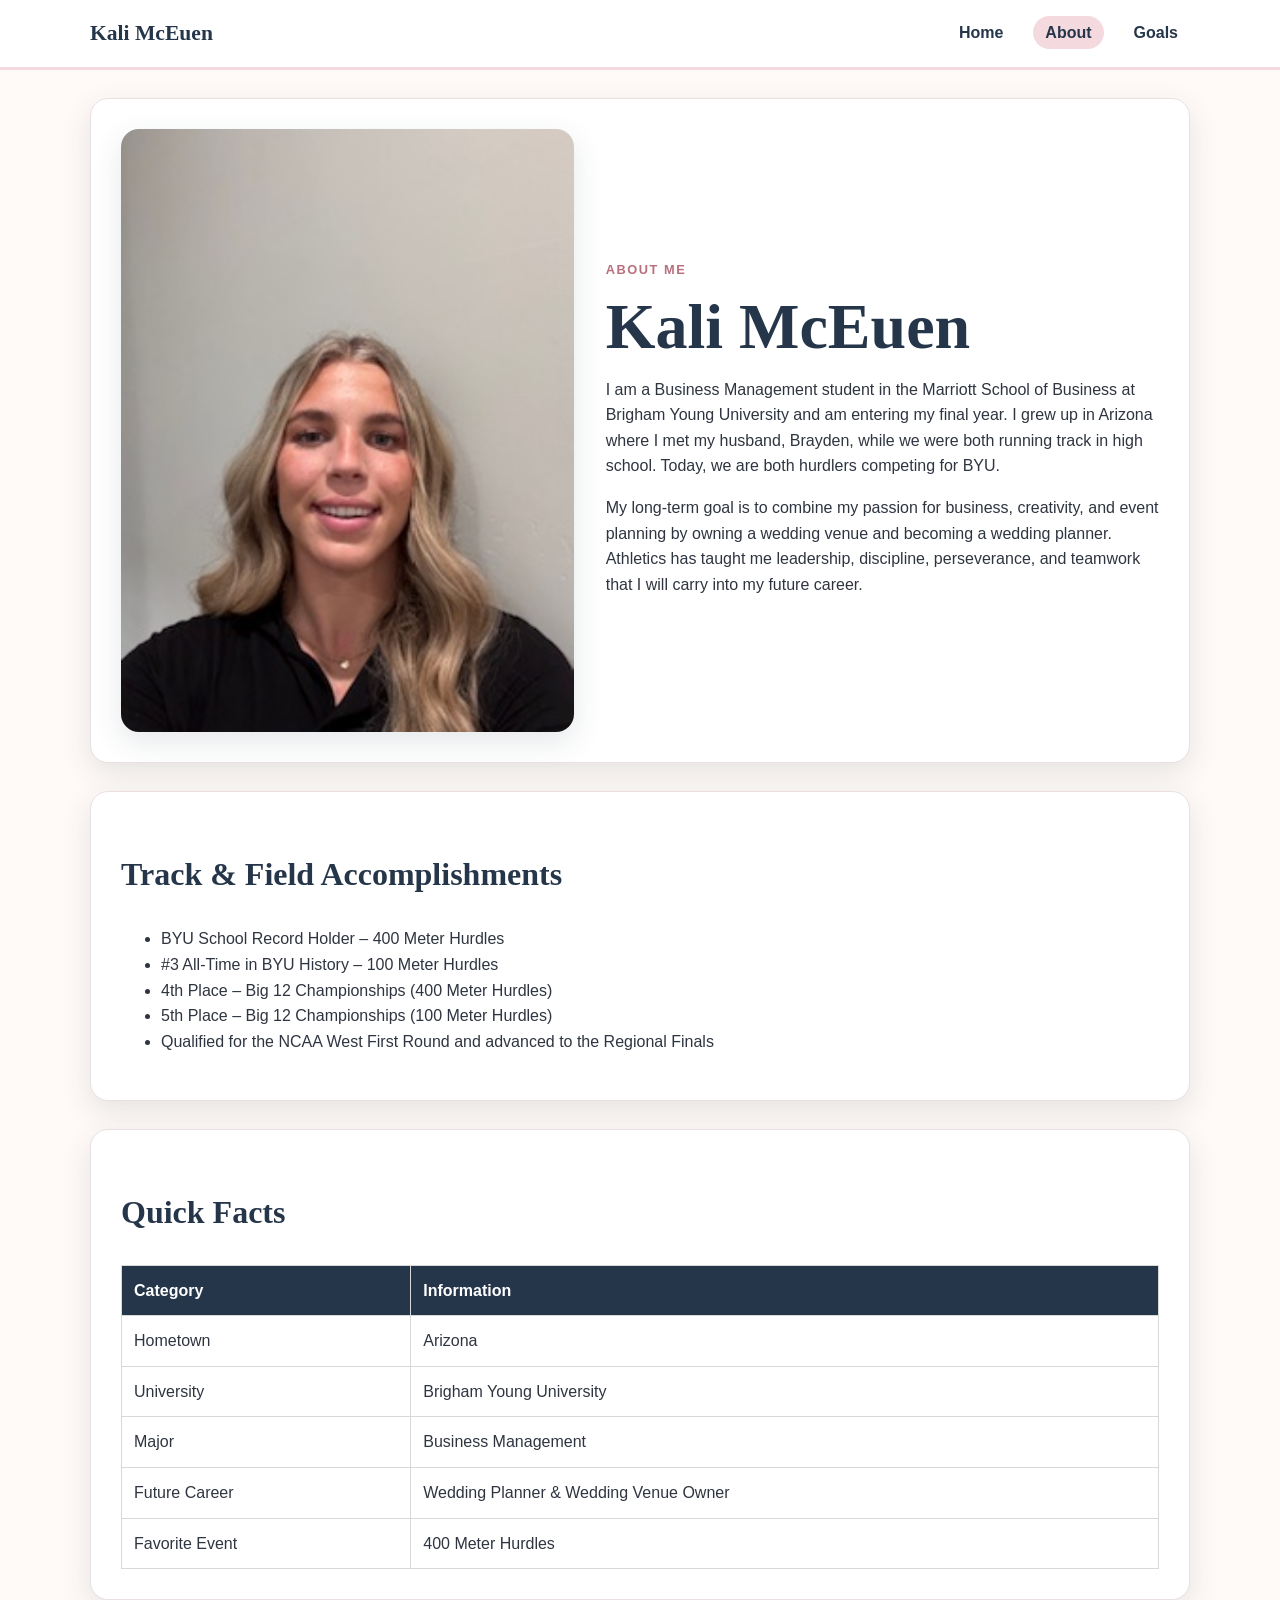
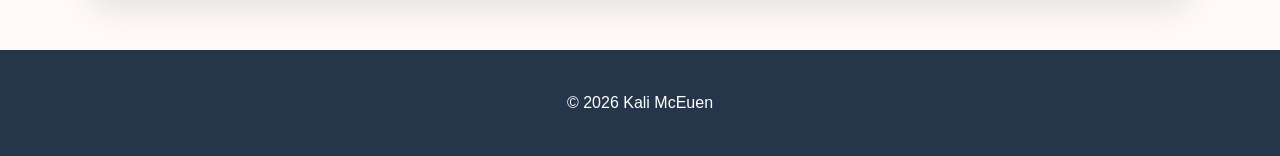
==== commit e7c6cd40: "Add files via upload" ====
--- a/about.html
+++ b/about.html
@@ -1,91 +1,81 @@
-<!DOCTYPE html>
-<html lang="en">
-<head>
-  <meta charset="UTF-8">
-  <meta name="viewport" content="width=device-width, initial-scale=1.0">
-  <title>Kali McEuen | About</title>
-  <link rel="stylesheet" href="styles.css">
-</head>
-<body>
-  <header>
-    <div class="nav-wrap">
-      <a class="logo" href="index.html">Kali McEuen</a>
-      <nav aria-label="Main navigation">
-        <ul>
-          <li><a href="index.html">Home</a></li>
-          <li><a class="active" href="about.html">About</a></li>
-          <li><a href="goals.html">Goals</a></li>
-        </ul>
-      </nav>
-    </div>
-  </header>
-
-  <main>
-    <section class="section two-column">
-      <img class="feature-image" src="headshot.png" alt="Portrait of Kali McEuen">
-      <div>
-        <p class="eyebrow">My story</p>
-        <h1>About Me</h1>
-        <p>My name is Kali McEuen. I grew up in Arizona and met my husband, Brayden, in high school while we were both running track. We have now been married for two years.</p>
-        <p>Today, we both compete in the hurdles for BYU. I am entering my final year at BYU and studying business management and advisory through the Marriott School of Business.</p>
-      </div>
-    </section>
-
-    <section class="section">
-      <h2>Quick facts</h2>
-      <ul>
-        <li>I am from Arizona.</li>
-        <li>Brayden and I met through high school track.</li>
-        <li>We both compete in hurdles for BYU.</li>
-        <li>I enjoy business, event planning, and creative projects.</li>
-      </ul>
-
-      <h3>My current priorities</h3>
-      <ol>
-        <li>Finish my final year at BYU.</li>
-        <li>Continue improving as a student-athlete.</li>
-        <li>Build skills that will help me start a wedding business.</li>
-      </ol>
-    </section>
-
-    <section class="section">
-      <h2>HTML element examples</h2>
-      <table>
-        <thead>
-          <tr>
-            <th>Element</th>
-            <th>Purpose</th>
-            <th>Example on this site</th>
-          </tr>
-        </thead>
-        <tbody>
-          <tr>
-            <td>&lt;a&gt;</td>
-            <td>Creates links</td>
-            <td>Navigation between pages</td>
-          </tr>
-          <tr>
-            <td>&lt;img&gt;</td>
-            <td>Displays photographs</td>
-            <td>Headshot, wedding, and track photos</td>
-          </tr>
-          <tr>
-            <td>&lt;ul&gt; and &lt;ol&gt;</td>
-            <td>Organizes list information</td>
-            <td>Quick facts and priorities</td>
-          </tr>
-          <tr>
-            <td>&lt;table&gt;</td>
-            <td>Organizes information in rows and columns</td>
-            <td>This HTML example table</td>
-          </tr>
-        </tbody>
-      </table>
-    </section>
-  </main>
-
-  <footer>
-    <p>&copy; 2026 Kali McEuen</p>
-  </footer>
-</body>
-</html>
+<!DOCTYPE html>
+<html lang="en">
+<head>
+<meta charset="UTF-8">
+<meta name="viewport" content="width=device-width, initial-scale=1.0">
+<title>Kali McEuen | About</title>
+<link rel="stylesheet" href="styles.css">
+</head>
+<body>
+
+<header>
+<div class="nav-wrap">
+<a class="logo" href="index.html">Kali McEuen</a>
+<nav>
+<ul>
+<li><a href="index.html">Home</a></li>
+<li><a class="active" href="about.html">About</a></li>
+<li><a href="goals.html">Goals</a></li>
+</ul>
+</nav>
+</div>
+</header>
+
+<main>
+
+<section class="section two-column">
+
+<img class="feature-image" src="headshot.png" alt="Portrait of Kali McEuen">
+
+<div>
+<p class="eyebrow">About Me</p>
+
+<h1>Kali McEuen</h1>
+
+<p>
+I am a Business Management student in the Marriott School of Business at Brigham Young University and am entering my final year. I grew up in Arizona where I met my husband, Brayden, while we were both running track in high school. Today, we are both hurdlers competing for BYU.
+</p>
+
+<p>
+My long-term goal is to combine my passion for business, creativity, and event planning by owning a wedding venue and becoming a wedding planner. Athletics has taught me leadership, discipline, perseverance, and teamwork that I will carry into my future career.
+</p>
+</div>
+
+</section>
+
+<section class="section">
+<h2>Track &amp; Field Accomplishments</h2>
+
+<ul>
+<li>BYU School Record Holder – 400 Meter Hurdles</li>
+<li>#3 All-Time in BYU History – 100 Meter Hurdles</li>
+<li>4th Place – Big 12 Championships (400 Meter Hurdles)</li>
+<li>5th Place – Big 12 Championships (100 Meter Hurdles)</li>
+<li>Qualified for the NCAA West First Round and advanced to the Regional Finals</li>
+</ul>
+
+</section>
+
+<section class="section">
+
+<h2>Quick Facts</h2>
+
+<table>
+<tr><th>Category</th><th>Information</th></tr>
+<tr><td>Hometown</td><td>Arizona</td></tr>
+<tr><td>University</td><td>Brigham Young University</td></tr>
+<tr><td>Major</td><td>Business Management</td></tr>
+<tr><td>Future Career</td><td>Wedding Planner &amp; Wedding Venue Owner</td></tr>
+<tr><td>Favorite Event</td><td>400 Meter Hurdles</td></tr>
+</table>
+
+</section>
+
+</main>
+
+<footer>
+<p>&copy; 2026 Kali McEuen</p>
+</footer>
+
+</body>
+</html>
